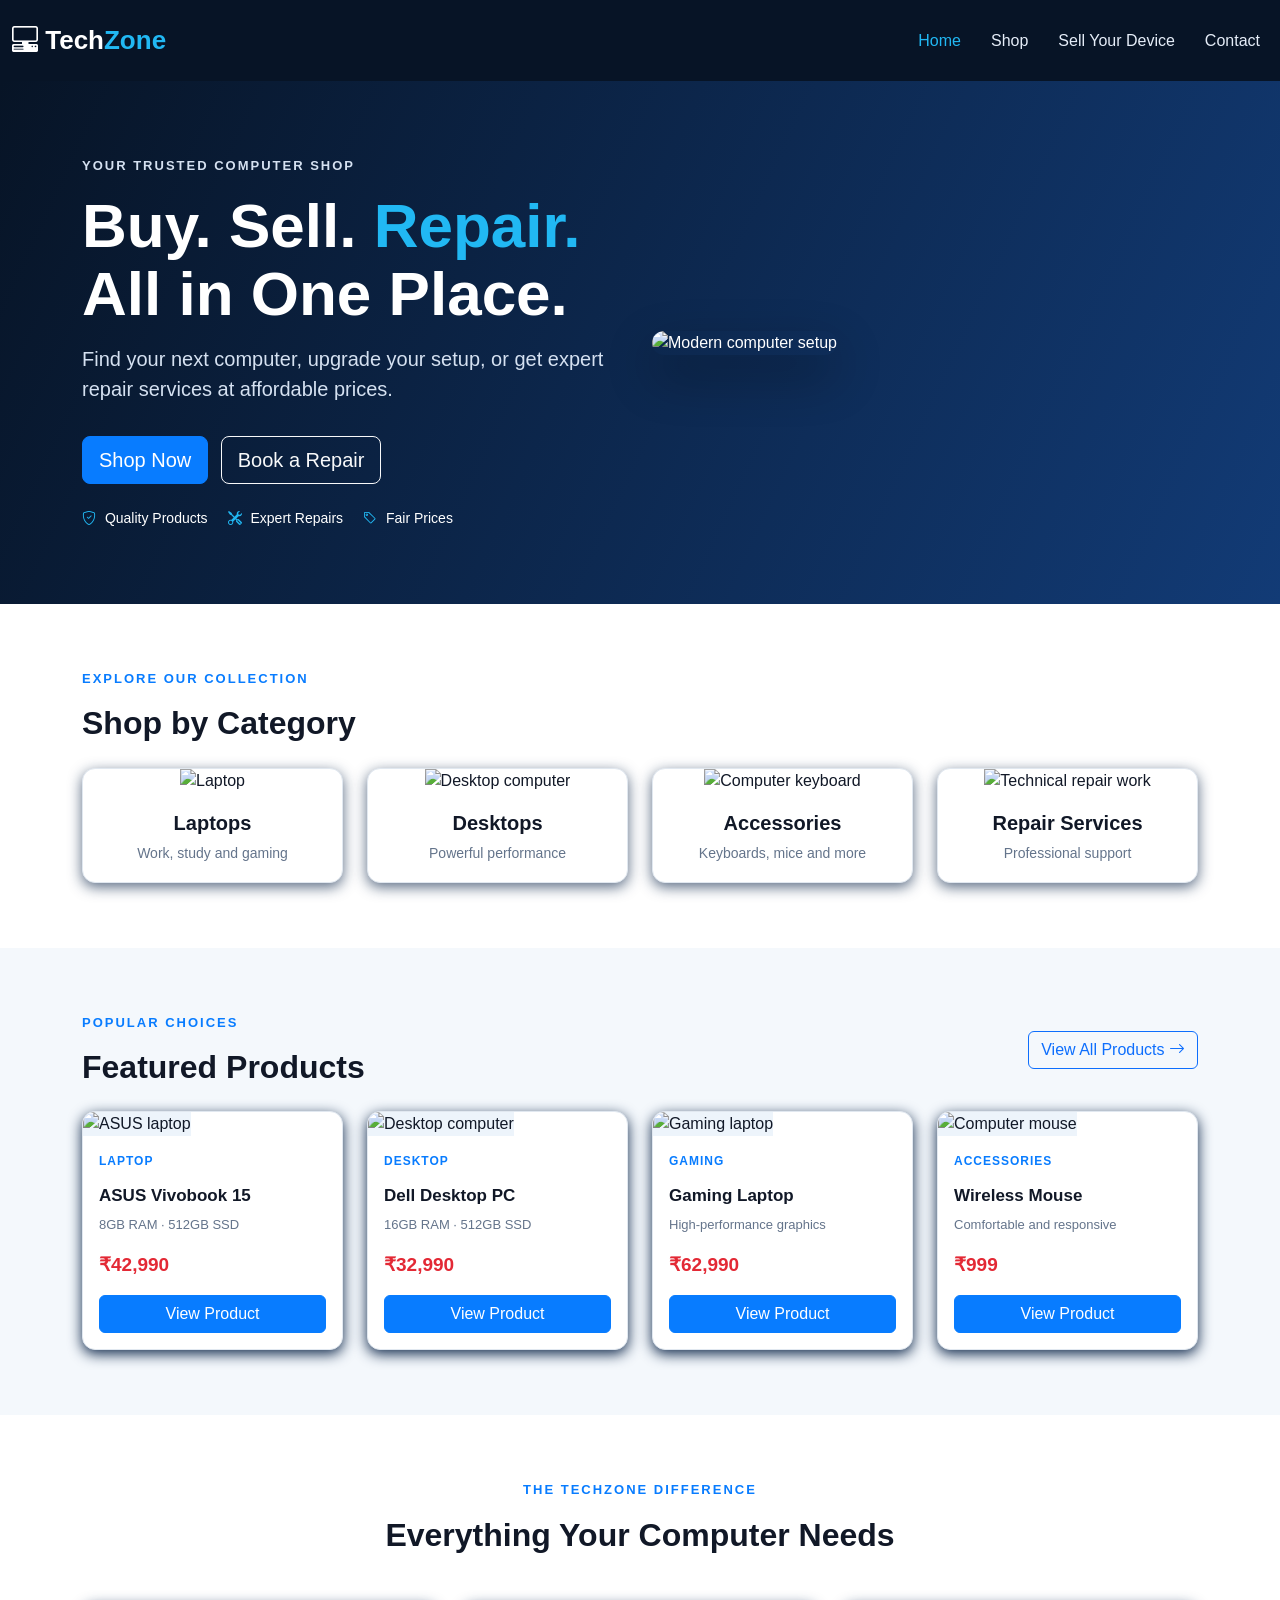
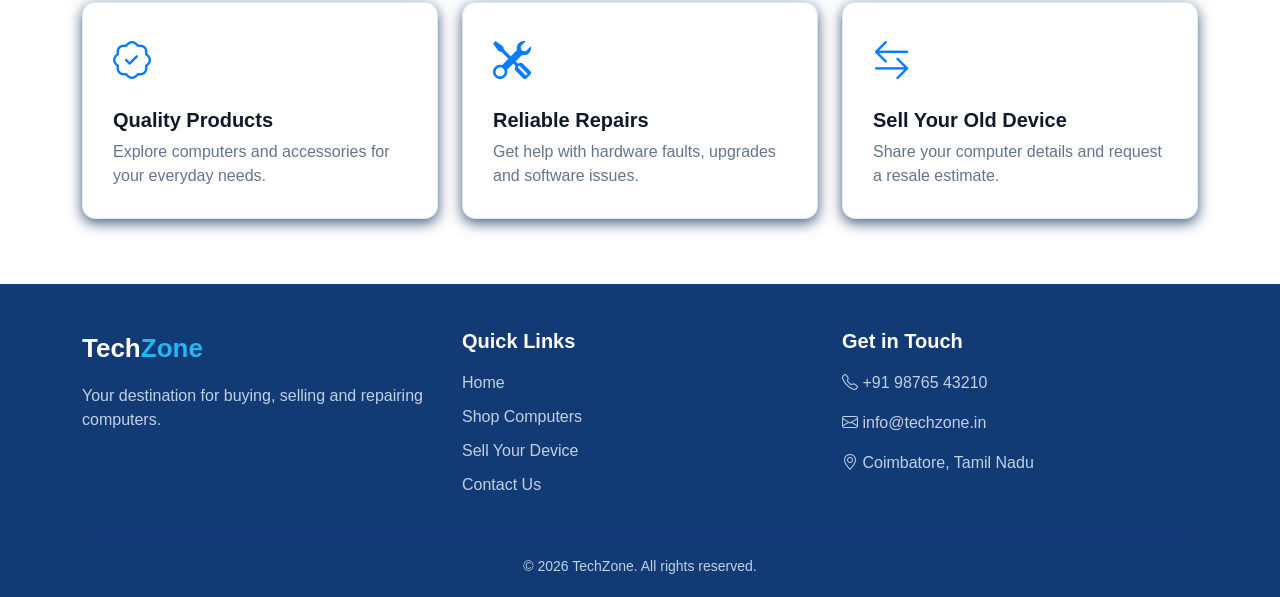
==== index.html @ a7420465 "first commit" ====
<!DOCTYPE html>
<html lang="en">
<head>
    <meta charset="UTF-8">
    <meta name="viewport" content="width=device-width, initial-scale=1.0">
    <title>TechZone | Computer Store</title>

    <link href="https://cdn.jsdelivr.net/npm/bootstrap@5.3.3/dist/css/bootstrap.min.css" rel="stylesheet">
    <link href="https://cdn.jsdelivr.net/npm/bootstrap-icons@1.11.3/font/bootstrap-icons.min.css" rel="stylesheet">
    <link rel="stylesheet" href="css/style.css">
</head>
<body>

<nav class="navbar navbar-expand-lg navbar-dark sticky-top">
    <div class="container-fluid">
        <a class="navbar-brand" href="index.html">
            <i class="bi bi-pc-display-horizontal"></i>
            Tech<span>Zone</span>
        </a>

        <input class="menu-checkbox" type="checkbox" id="mainMenuToggle" aria-label="Toggle navigation">
        <label class="menu-button" for="mainMenuToggle" aria-hidden="true">
            <span></span>
            <span></span>
            <span></span>
        </label>

        <div class="nav-menu">
            <ul class="navbar-nav ms-auto">
                <li class="nav-item"><a class="nav-link active" href="index.html">Home</a></li>
                <li class="nav-item"><a class="nav-link" href="shop.html">Shop</a></li>
                <li class="nav-item"><a class="nav-link" href="sell.html">Sell Your Device</a></li>
                <li class="nav-item"><a class="nav-link" href="contact.html">Contact</a></li>
            </ul>
        </div>
    </div>
</nav>

<section class="hero">
    <div class="container">
        <div class="row align-items-center">
            <div class="col-lg-6">
                <p class="eyebrow">Your trusted computer shop</p>
                <h1>Buy. Sell. <span>Repair.</span><br>All in One Place.</h1>
                <p class="lead mt-3">
                    Find your next computer, upgrade your setup, or get expert
                    repair services at affordable prices.
                </p>

                <a href="shop.html" class="btn btn-primary btn-lg mt-3 me-2">Shop Now</a>
                <a href="contact.html" class="btn btn-outline-light btn-lg mt-3">Book a Repair</a>

                <div class="hero-benefits mt-4">
                    <span><i class="bi bi-shield-check"></i> Quality Products</span>
                    <span><i class="bi bi-tools"></i> Expert Repairs</span>
                    <span><i class="bi bi-tag"></i> Fair Prices</span>
                </div>
            </div>

            <div class="col-lg-6 mt-4 mt-lg-0">
                <img
                    src="https://images.unsplash.com/photo-1593640408182-31c70c8268f5?auto=format&fit=crop&w=1000&q=85"
                    alt="Modern computer setup"
                    class="hero-image">
            </div>
        </div>
    </div>
</section>

<section class="section">
    <div class="container">
        <p class="section-kicker">Explore our collection</p>
        <h2 class="section-title">Shop by Category</h2>

        <div class="row g-4">
            <div class="col-6 col-md-3">
                <a href="shop.html" class="category-card">
                    <img src="https://images.unsplash.com/photo-1496181133206-80ce9b88a853?auto=format&fit=crop&w=500&q=80" alt="Laptop">
                    <h5>Laptops</h5>
                    <p>Work, study and gaming</p>
                </a>
            </div>

            <div class="col-6 col-md-3">
                <a href="shop.html" class="category-card">
                    <img src="https://images.unsplash.com/photo-1587831990711-23ca6441447b?auto=format&fit=crop&w=500&q=80" alt="Desktop computer">
                    <h5>Desktops</h5>
                    <p>Powerful performance</p>
                </a>
            </div>

            <div class="col-6 col-md-3">
                <a href="shop.html" class="category-card">
                    <img src="https://images.unsplash.com/photo-1587829741301-dc798b83add3?auto=format&fit=crop&w=500&q=80" alt="Computer keyboard">
                    <h5>Accessories</h5>
                    <p>Keyboards, mice and more</p>
                </a>
            </div>

            <div class="col-6 col-md-3">
                <a href="contact.html" class="category-card">
                    <img src="https://images.unsplash.com/photo-1581092921461-eab62e97a780?auto=format&fit=crop&w=500&q=80" alt="Technical repair work">
                    <h5>Repair Services</h5>
                    <p>Professional support</p>
                </a>
            </div>
        </div>
    </div>
</section>

<section class="section products-section">
    <div class="container">
        <div class="d-flex justify-content-between align-items-center flex-wrap gap-3 mb-4">
            <div>
                <p class="section-kicker">Popular choices</p>
                <h2 class="section-title mb-0">Featured Products</h2>
            </div>
            <a href="shop.html" class="btn btn-outline-primary">View All Products <i class="bi bi-arrow-right"></i></a>
        </div>

        <div class="row g-4">
            <div class="col-6 col-md-3">
                <div class="product-card">
                    <img src="https://images.unsplash.com/photo-1496181133206-80ce9b88a853?auto=format&fit=crop&w=600&q=80" alt="ASUS laptop">
                    <div class="product-info">
                        <p class="product-category">Laptop</p>
                        <h5>ASUS Vivobook 15</h5>
                        <p class="product-description">8GB RAM · 512GB SSD</p>
                        <p class="price">₹42,990</p>
                        <a href="shop.html" class="btn btn-primary w-100">View Product</a>
                    </div>
                </div>
            </div>

            <div class="col-6 col-md-3">
                <div class="product-card">
                    <img src="https://images.unsplash.com/photo-1587831990711-23ca6441447b?auto=format&fit=crop&w=600&q=80" alt="Desktop computer">
                    <div class="product-info">
                        <p class="product-category">Desktop</p>
                        <h5>Dell Desktop PC</h5>
                        <p class="product-description">16GB RAM · 512GB SSD</p>
                        <p class="price">₹32,990</p>
                        <a href="shop.html" class="btn btn-primary w-100">View Product</a>
                    </div>
                </div>
            </div>

            <div class="col-6 col-md-3">
                <div class="product-card">
                    <img src="https://images.unsplash.com/photo-1603302576837-37561b2e2302?auto=format&fit=crop&w=600&q=80" alt="Gaming laptop">
                    <div class="product-info">
                        <p class="product-category">Gaming</p>
                        <h5>Gaming Laptop</h5>
                        <p class="product-description">High-performance graphics</p>
                        <p class="price">₹62,990</p>
                        <a href="shop.html" class="btn btn-primary w-100">View Product</a>
                    </div>
                </div>
            </div>

            <div class="col-6 col-md-3">
                <div class="product-card">
                    <img src="https://images.unsplash.com/photo-1527864550417-7fd91fc51a46?auto=format&fit=crop&w=600&q=80" alt="Computer mouse">
                    <div class="product-info">
                        <p class="product-category">Accessories</p>
                        <h5>Wireless Mouse</h5>
                        <p class="product-description">Comfortable and responsive</p>
                        <p class="price">₹999</p>
                        <a href="shop.html" class="btn btn-primary w-100">View Product</a>
                    </div>
                </div>
            </div>
        </div>
    </div>
</section>

<section class="section">
    <div class="container">
        <div class="text-center mb-5">
            <p class="section-kicker">The TechZone difference</p>
            <h2 class="section-title">Everything Your Computer Needs</h2>
        </div>

        <div class="row g-4">
            <div class="col-md-4">
                <div class="service-card">
                    <i class="bi bi-patch-check"></i>
                    <h5>Quality Products</h5>
                    <p>Explore computers and accessories for your everyday needs.</p>
                </div>
            </div>

            <div class="col-md-4">
                <div class="service-card">
                    <i class="bi bi-tools"></i>
                    <h5>Reliable Repairs</h5>
                    <p>Get help with hardware faults, upgrades and software issues.</p>
                </div>
            </div>

            <div class="col-md-4">
                <div class="service-card">
                    <i class="bi bi-arrow-left-right"></i>
                    <h5>Sell Your Old Device</h5>
                    <p>Share your computer details and request a resale estimate.</p>
                </div>
            </div>
        </div>
    </div>
</section>

<footer class="footer">
    <div class="container">
        <div class="row g-4">
            <div class="col-md-4">
                <a class="footer-brand" href="index.html">Tech<span>Zone</span></a>
                <p class="mt-3">Your destination for buying, selling and repairing computers.</p>
            </div>

            <div class="col-md-4">
                <h5>Quick Links</h5>
                <a href="index.html">Home</a>
                <a href="shop.html">Shop Computers</a>
                <a href="sell.html">Sell Your Device</a>
                <a href="contact.html">Contact Us</a>
            </div>

            <div class="col-md-4">
                <h5>Get in Touch</h5>
                <p><i class="bi bi-telephone"></i> +91 98765 43210</p>
                <p><i class="bi bi-envelope"></i> info@techzone.in</p>
                <p><i class="bi bi-geo-alt"></i> Coimbatore, Tamil Nadu</p>
            </div>
        </div>

        <div class="footer-bottom ms-auto text-center">
            <p class="mb-0">© 2026 TechZone. All rights reserved.</p>
        </div>
    </div>
</footer>

</body>
</html>
---- css/style.css ----
* {
    margin: 0;
    padding: 0;
    box-sizing: border-box;
}

body {
    font-family: Arial, Helvetica, sans-serif;
    color: #111827;
    background: #ffffff;
}

.navbar {
    background: #071426;
    padding: 16px 0;
}

.nav-menu {
    margin-left: auto;
}

.menu-checkbox,
.menu-button {
    display: none;
}

.menu-checkbox:focus-visible + .menu-button {
    outline: 2px solid #21b8f3;
    outline-offset: 4px;
}

.navbar-brand,
.footer-brand {
    color: white;
    font-size: 26px;
    font-weight: 800;
    text-decoration: none;
}

.navbar-brand span,
.footer-brand span {
    color: #21b8f3;
}

.navbar .nav-link {
    color: #e5edf8;
    margin-left: 14px;
}

.navbar .nav-link:hover,
.navbar .nav-link.active {
    color: #21b8f3;
}

.hero {
    background: linear-gradient(115deg, #071426, #123b76);
    color: white;
    padding: 75px 0;
}

.eyebrow,
.section-kicker {
    color: #087cff;
    font-size: 13px;
    font-weight: 800;
    letter-spacing: 2px;
    text-transform: uppercase;
}

.eyebrow {
    color: #21b8f3;
}

.hero h1 {
    font-size: clamp(36px, 5vw, 62px);
    line-height: 1.1;
    font-weight: 900;
}

.hero h1 span {
    color: #21b8f3;
}

.hero p {
    color: #d5e1f1;
}

.hero-image {
    width: 100%;
    height: 360px;
    object-fit: cover;
    border-radius: 18px;
    box-shadow: 0 20px 50px #0005;
}

.hero-benefits {
    display: flex;
    flex-wrap: wrap;
    gap: 20px;
    font-size: 14px;
}

.hero-benefits i {
    color: #21b8f3;
    margin-right: 5px;
}

.section {
    padding: 65px 0;
}

.section-title {
    font-size: 32px;
    font-weight: 800;
    margin-bottom: 25px;
}

.category-card {
    display: block;
    height: 100%;
    overflow: hidden;
    border: 1px solid #e1e8f0;
    border-radius: 13px;
    background: white;
    padding-bottom: 18px;
    text-align: center;
    text-decoration: none;
    color: #111827;
    transition: transform 0.25s ease, box-shadow 0.25s ease;
    box-shadow: 0 4px 14px rgba(16, 41, 76, 0.692);
}

.category-card img {
    width: 100%;
    height: 150px;
    object-fit: cover;
    margin-bottom: 18px;
}

.category-card h5 {
    font-weight: 700;
}

.category-card p {
    color: #64748b;
    font-size: 14px;
    margin-bottom: 0;
}

.products-section {
    background: #f4f8fc;
}



.product-card {
    height: 100%;
    overflow: hidden;
    background: white;
    border: 1px solid #e1e8f0;
    border-radius: 13px;
    transition: transform 0.25s ease, box-shadow 0.25s ease;
    box-shadow: 0 4px 14px rgb(16, 41, 76);
}

.product-card img {
    width: 100%;
    height: 180px;
    object-fit: cover;
    background: #edf4fb;
}

.product-info {
    padding: 16px;
}

.product-category {
    color: #087cff;
    text-transform: uppercase;
    font-size: 12px;
    font-weight: 800;
    letter-spacing: 1px;
}

.product-info h5 {
    font-size: 17px;
    font-weight: 700;
}

.product-description {
    font-size: 13px;
    color: #64748b;
    min-height: 20px;
}

.price {
    color: #e32935;
    font-size: 19px;
    font-weight: 800;
}

.btn-primary {
    background: #087cff;
    border-color: #087cff;
}

.btn-primary:hover {
    background: #0065d6;
    border-color: #0065d6;
}

.service-card {
    height: 100%;
    padding: 30px;
    border: 1px solid #e1e8f0;
    border-radius: 13px;
    background: white;
    box-shadow: 0 4px 14px rgba(16, 47, 90, 0.781);
    transition: transform 0.25s ease, box-shadow 0.25s ease;
}

.form-panel,
.map-panel {
    box-shadow: 0 4px 16px rgba(16, 41, 76, 0.1);
}

.category-card:hover,
.product-card:hover,
.service-card:hover {
    transform: translateY(-5px);
    box-shadow: 0 12px 28px rgba(16, 41, 76, 0.16);
}

.sell-details .service-card {
    height: auto;
}

.service-card > i {
    color: #087cff;
    font-size: 38px;
}

.service-card h5 {
    font-weight: 800;
    margin-top: 18px;
}

.service-card p {
    color: #64748b;
    margin-bottom: 0;
}

.footer {
    background: #123b76;
    color: #c1d1e4;
    padding: 45px 0 20px;
}

.footer h5 {
    color: white;
    font-weight: 700;
    margin-bottom: 18px;
}

.footer a:not(.footer-brand) {
    display: block;
    color: #c1d1e4;
    text-decoration: none;
    margin: 10px 0;
}

.footer a:hover {
    color: #21b8f3;
}

.footer-brand {
    display: inline-block;
}

.footer-bottom {
    border-top: 1px solid #29384a;
    margin-top: 30px;
    padding-top: 18px;
    font-size: 14px;
}


@media (max-width: 768px) {
    .hero {
        padding: 45px 0;
    }

    @media (max-width: 991.98px) {
        .navbar > .container {
            flex-wrap: wrap;
        }

        .menu-checkbox {
            position: absolute;
            width: 1px;
            height: 1px;
            overflow: hidden;
            clip-path: inset(50%);
            white-space: nowrap;
        }

        .menu-button {
            display: flex;
            width: 44px;
            height: 40px;
            flex-direction: column;
            align-items: center;
            justify-content: center;
            gap: 5px;
            margin-left: auto;
            border: 1px solid #496078;
            border-radius: 6px;
            cursor: pointer;
        }

        .menu-button span {
            display: block;
            width: 21px;
            height: 2px;
            background: #e5edf8;
        }

        .menu-checkbox:checked ~ .nav-menu {
            display: block;
            width: 100%;
            padding-top: 12px;
        }

        .nav-menu {
            display: none;
        }

        .navbar .nav-link {
            margin-left: 0;
            padding: 8px 0;
        }
    }

    .hero-image {
        height: 250px;
    }

    .hero-benefits {
        gap: 12px;
    }

    .section {
        padding: 42px 0;
    }

    .section-title {
        font-size: 26px;
    }

    .category-card img {
        height: 120px;
    }

    .product-card img {
        height: 130px;
    }

    .product-info {
        padding: 11px;
    }

    .product-info h5 {
        font-size: 15px;
    }
}
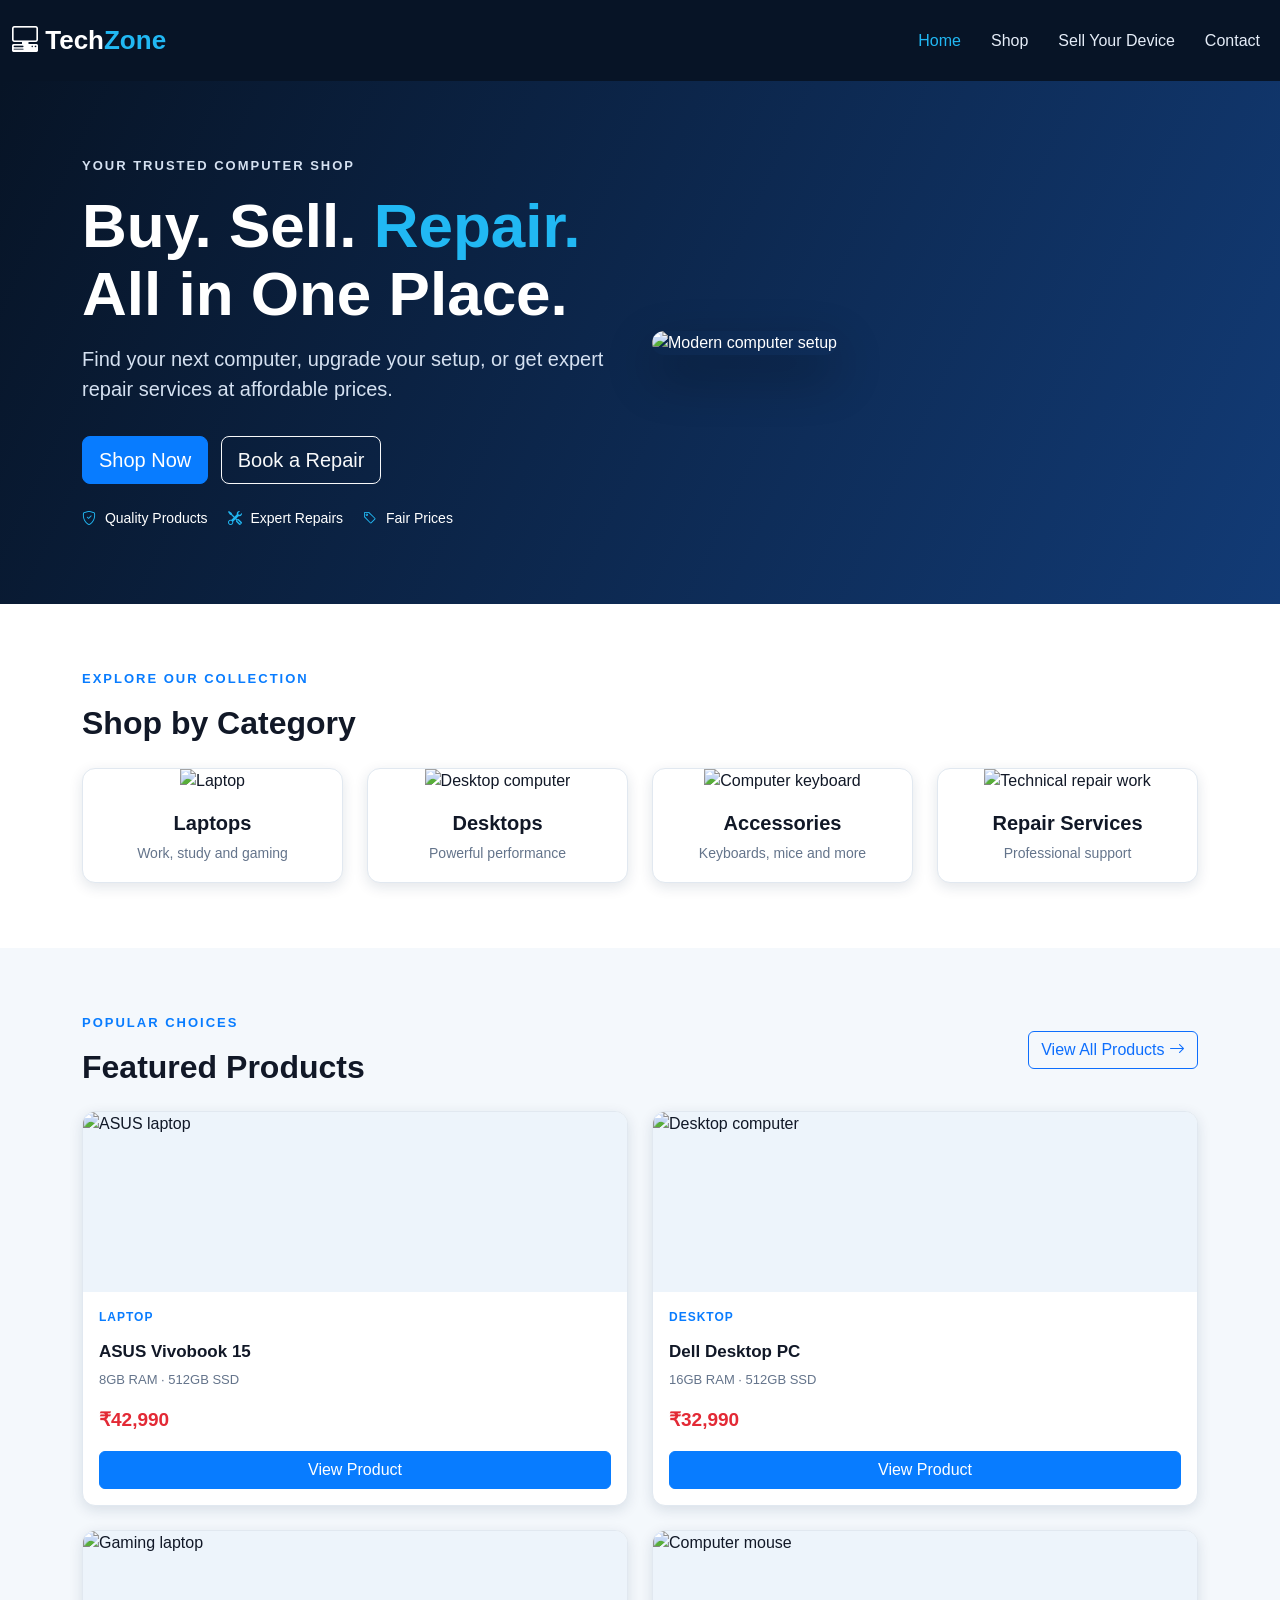
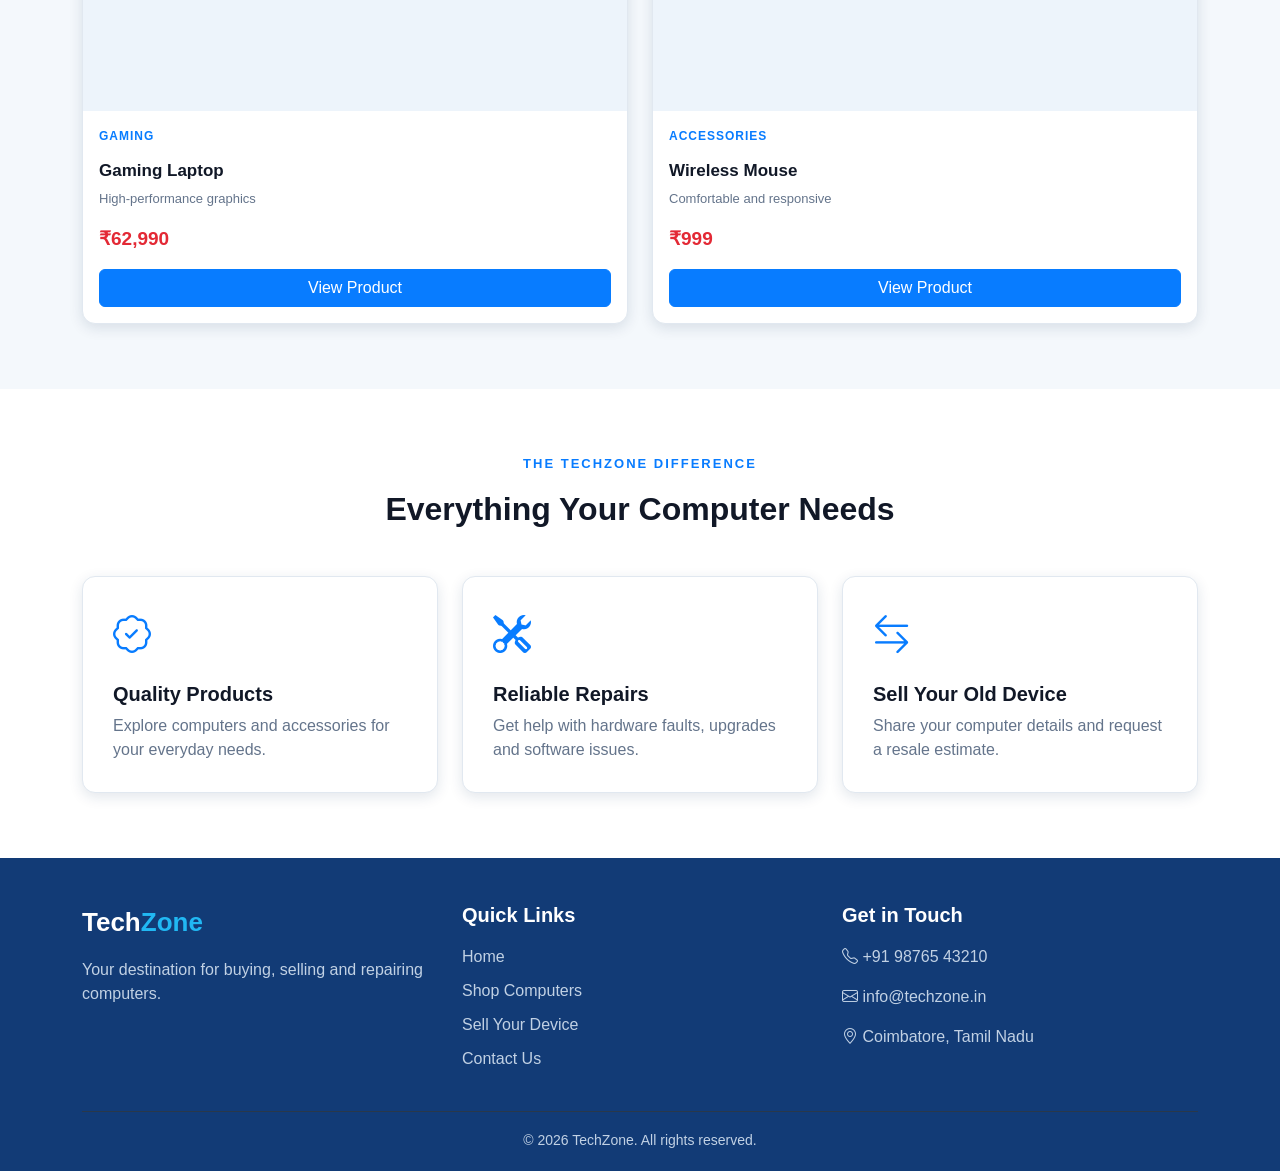
==== commit dbda68da: "Updated project with latest changes" ====
--- a/index.html
+++ b/index.html
@@ -18,15 +18,12 @@
             Tech<span>Zone</span>
         </a>
 
-        <input class="menu-checkbox" type="checkbox" id="mainMenuToggle" aria-label="Toggle navigation">
-        <label class="menu-button" for="mainMenuToggle" aria-hidden="true">
-            <span></span>
-            <span></span>
-            <span></span>
-        </label>
-
-        <div class="nav-menu">
-            <ul class="navbar-nav ms-auto">
+        <button class="navbar-toggler" type="button" data-bs-toggle="collapse" data-bs-target="#mainNavigation" aria-controls="mainNavigation" aria-expanded="false" aria-label="Toggle navigation">
+            <span class="navbar-toggler-icon"></span>
+        </button>
+
+        <div class="collapse navbar-collapse justify-content-end" id="mainNavigation">
+            <ul class="navbar-nav">
                 <li class="nav-item"><a class="nav-link active" href="index.html">Home</a></li>
                 <li class="nav-item"><a class="nav-link" href="shop.html">Shop</a></li>
                 <li class="nav-item"><a class="nav-link" href="sell.html">Sell Your Device</a></li>
@@ -119,7 +116,7 @@
         </div>
 
         <div class="row g-4">
-            <div class="col-6 col-md-3">
+            <div class="col-12  col-md-6">
                 <div class="product-card">
                     <img src="https://images.unsplash.com/photo-1496181133206-80ce9b88a853?auto=format&fit=crop&w=600&q=80" alt="ASUS laptop">
                     <div class="product-info">
@@ -132,7 +129,7 @@
                 </div>
             </div>
 
-            <div class="col-6 col-md-3">
+            <div class="col-12 col-md-6">
                 <div class="product-card">
                     <img src="https://images.unsplash.com/photo-1587831990711-23ca6441447b?auto=format&fit=crop&w=600&q=80" alt="Desktop computer">
                     <div class="product-info">
@@ -145,7 +142,7 @@
                 </div>
             </div>
 
-            <div class="col-6 col-md-3">
+            <div class=" col-12  col-md-6">
                 <div class="product-card">
                     <img src="https://images.unsplash.com/photo-1603302576837-37561b2e2302?auto=format&fit=crop&w=600&q=80" alt="Gaming laptop">
                     <div class="product-info">
@@ -158,7 +155,7 @@
                 </div>
             </div>
 
-            <div class="col-6 col-md-3">
+            <div class="col-12 col-md-6">
                 <div class="product-card">
                     <img src="https://images.unsplash.com/photo-1527864550417-7fd91fc51a46?auto=format&fit=crop&w=600&q=80" alt="Computer mouse">
                     <div class="product-info">
@@ -239,5 +236,6 @@
     </div>
 </footer>
 
+<script src="https://cdn.jsdelivr.net/npm/bootstrap@5.3.3/dist/js/bootstrap.bundle.min.js"></script>
 </body>
 </html>
--- a/css/style.css
+++ b/css/style.css
@@ -15,20 +15,6 @@
     padding: 16px 0;
 }
 
-.nav-menu {
-    margin-left: auto;
-}
-
-.menu-checkbox,
-.menu-button {
-    display: none;
-}
-
-.menu-checkbox:focus-visible + .menu-button {
-    outline: 2px solid #21b8f3;
-    outline-offset: 4px;
-}
-
 .navbar-brand,
 .footer-brand {
     color: white;
@@ -50,6 +36,13 @@
 .navbar .nav-link:hover,
 .navbar .nav-link.active {
     color: #21b8f3;
+}
+
+@media (max-width: 991.98px) {
+    .navbar .nav-link {
+        margin-left: 0;
+        padding: 8px 0;
+    }
 }
 
 .hero {
@@ -127,7 +120,7 @@
     text-decoration: none;
     color: #111827;
     transition: transform 0.25s ease, box-shadow 0.25s ease;
-    box-shadow: 0 4px 14px rgba(16, 41, 76, 0.692);
+    box-shadow: 0 4px 14px rgba(16, 41, 76, 0.12);
 }
 
 .category-card img {
@@ -154,13 +147,15 @@
 
 
 .product-card {
+    display: flex;
+    flex-direction: column;
     height: 100%;
     overflow: hidden;
     background: white;
     border: 1px solid #e1e8f0;
     border-radius: 13px;
     transition: transform 0.25s ease, box-shadow 0.25s ease;
-    box-shadow: 0 4px 14px rgb(16, 41, 76);
+    box-shadow: 0 4px 14px rgba(16, 41, 76, 0.12);
 }
 
 .product-card img {
@@ -171,7 +166,14 @@
 }
 
 .product-info {
+    display: flex;
+    flex: 1;
+    flex-direction: column;
     padding: 16px;
+}
+
+.product-info .btn {
+    margin-top: auto;
 }
 
 .product-category {
@@ -215,7 +217,7 @@
     border: 1px solid #e1e8f0;
     border-radius: 13px;
     background: white;
-    box-shadow: 0 4px 14px rgba(16, 47, 90, 0.781);
+    box-shadow: 0 4px 14px rgba(16, 47, 90, 0.12);
     transition: transform 0.25s ease, box-shadow 0.25s ease;
 }
 
@@ -283,64 +285,11 @@
     padding-top: 18px;
     font-size: 14px;
 }
-
-
 @media (max-width: 768px) {
     .hero {
         padding: 45px 0;
     }
 
-    @media (max-width: 991.98px) {
-        .navbar > .container {
-            flex-wrap: wrap;
-        }
-
-        .menu-checkbox {
-            position: absolute;
-            width: 1px;
-            height: 1px;
-            overflow: hidden;
-            clip-path: inset(50%);
-            white-space: nowrap;
-        }
-
-        .menu-button {
-            display: flex;
-            width: 44px;
-            height: 40px;
-            flex-direction: column;
-            align-items: center;
-            justify-content: center;
-            gap: 5px;
-            margin-left: auto;
-            border: 1px solid #496078;
-            border-radius: 6px;
-            cursor: pointer;
-        }
-
-        .menu-button span {
-            display: block;
-            width: 21px;
-            height: 2px;
-            background: #e5edf8;
-        }
-
-        .menu-checkbox:checked ~ .nav-menu {
-            display: block;
-            width: 100%;
-            padding-top: 12px;
-        }
-
-        .nav-menu {
-            display: none;
-        }
-
-        .navbar .nav-link {
-            margin-left: 0;
-            padding: 8px 0;
-        }
-    }
-
     .hero-image {
         height: 250px;
     }
@@ -372,4 +321,19 @@
     .product-info h5 {
         font-size: 15px;
     }
+}
+
+@media (max-width: 575.98px) {
+    .product-info {
+        padding: 10px;
+    }
+
+    .product-info h5 {
+        font-size: 14px;
+    }
+
+    .product-info .btn {
+        padding: 6px 8px;
+        font-size: 13px;
+    }
 }
